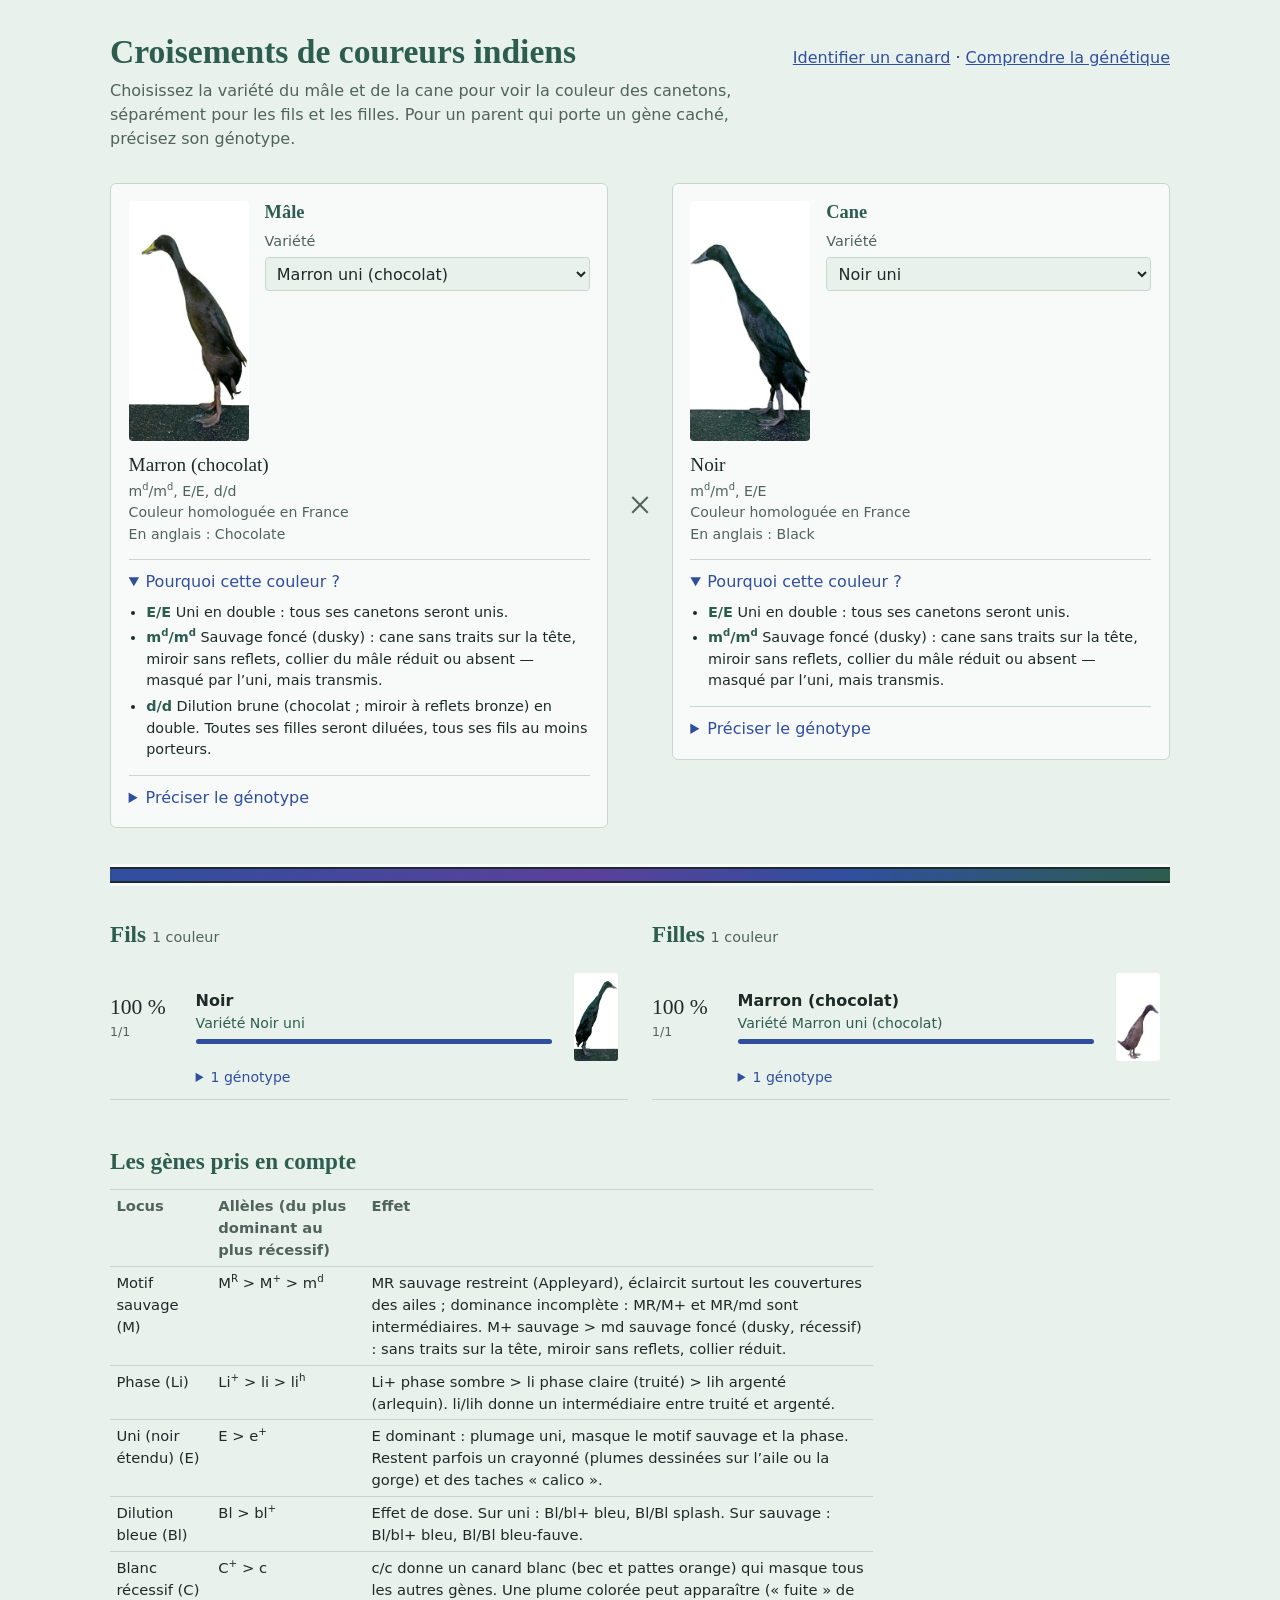
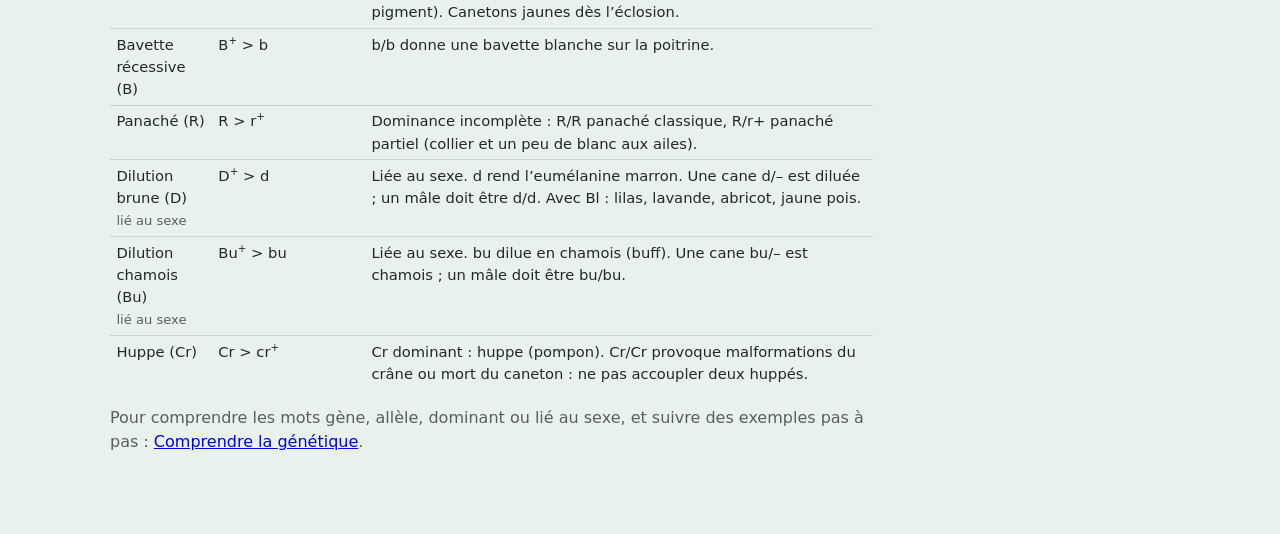
==== genetique-canards/index.html @ 2b8f4918 "tmp" ====
<!DOCTYPE html>
<html lang="fr">
<head>
<meta charset="utf-8">
<meta name="viewport" content="width=device-width, initial-scale=1">
<title>Croisements de coureurs indiens</title>
<link rel="stylesheet" href="style.css">
</head>
<body>
<main>
  <nav class="haut"><h1>Croisements de coureurs indiens</h1><span><a href="identifier.html">Identifier un canard</a> · <a href="aide.html">Comprendre la génétique</a></span></nav>
  <p class="intro">Choisissez la variété du mâle et de la cane pour voir la couleur des canetons, séparément pour les fils et les filles. Pour un parent qui porte un gène caché, précisez son génotype.</p>

  <div class="parents">
    <section class="parent" id="parent-M" aria-label="Mâle"></section>
    <div class="croix" aria-hidden="true">×</div>
    <section class="parent" id="parent-F" aria-label="Cane"></section>
  </div>

  <div class="miroir" role="presentation"></div>

  <div class="resultats">
    <section class="colonne" id="res-M"></section>
    <section class="colonne" id="res-F"></section>
  </div>

  <section class="aide">
    <h2>Les gènes pris en compte</h2>
    <table id="table-loci"></table>
    <p>Pour comprendre les mots gène, allèle, dominant ou lié au sexe, et suivre des exemples pas à pas : <a href="aide.html">Comprendre la génétique</a>.</p>
  </section>
</main>

<script src="donnees.js"></script>
<script src="moteur.js"></script>
<script>
'use strict';
const M = window.MOTEUR_CANARD;
const { LOCI, VARIETES } = window.DONNEES_CANARD;
const SEXES = { M: { titre: 'Mâle', enfants: 'Fils' }, F: { titre: 'Cane', enfants: 'Filles' } };
const STATUTS = { verifier: 'Génotype à confirmer' };
const MAX_LIGNES = 40;

const etat = {
  M: { variete: 'marron', geno: null, pourquoi: true },
  F: { variete: 'noir', geno: null, pourquoi: true }
};

/* ---------- affichage des allèles ---------- */
function fmtAllele(a) {
  if (a === '–' || a === '-') return '–';
  if (a.endsWith('+')) return a.slice(0, -1) + '<sup>+</sup>';
  if (a === 'MR') return 'M<sup>R</sup>';
  if (a === 'md') return 'm<sup>d</sup>';
  if (a === 'lih') return 'li<sup>h</sup>';
  return a;
}
function fmtPaire(p) { return p.length === 1 ? fmtAllele(p[0]) + '/–' : p.map(fmtAllele).join('/'); }
function fmtGeno(geno) {
  const parts = LOCI.filter(l => !geno[l.id].every(a => a.endsWith('+')))
    .map(l => fmtPaire(geno[l.id]));
  return parts.length ? parts.join(', ') : 'sauvage partout';
}
function fmtPct(p) {
  const v = p * 100;
  return (Number.isInteger(v) ? v : v.toFixed(v < 1 ? 2 : 1).replace('.', ',')) + ' %';
}
function esc(s) { return String(s).replace(/[&<>"]/g, c => ({ '&': '&amp;', '<': '&lt;', '>': '&gt;', '"': '&quot;' }[c])); }

function imageDe(v, sexe) {
  if (!v) return null;
  return v.img[sexe] || v.img[sexe === 'M' ? 'F' : 'M'] || null;
}
function photoHTML(v, sexe, classe) {
  const src = imageDe(v, sexe);
  if (src) return `<img class="${classe}" src="img/${esc(src)}" alt="${esc(v.nom)}" onerror="this.replaceWith(Object.assign(document.createElement('div'),{className:'${classe} photo-vide',textContent:'?'}))">`;
  return `<div class="${classe} photo-vide" aria-hidden="true">?</div>`;
}

/* ---------- options de génotype par locus ---------- */
function optionsLocus(l, sexe) {
  if (l.z && sexe === 'F') return l.alleles.map(a => [a]);
  const res = [];
  for (let i = 0; i < l.alleles.length; i++)
    for (let j = i; j < l.alleles.length; j++) res.push([l.alleles[i], l.alleles[j]]);
  return res;
}

/* ---------- parents ---------- */
function rendreParent(sexe) {
  const e = etat[sexe];
  const el = document.getElementById('parent-' + sexe);
  const ph = M.phenotype(e.geno, sexe);
  const vReconnue = M.varieteDe(e.geno, sexe);
  const vChoisie = VARIETES.find(v => v.id === e.variete) || null;
  const v = vChoisie || vReconnue;
  const opt = x => `<option value="${x.id}"${x.id === e.variete ? ' selected' : ''}>${esc(x.nom)}</option>`;
  const options = `<optgroup label="Homologuées en France">${VARIETES.filter(x => x.homologuee).map(opt).join('')}</optgroup>`
    + `<optgroup label="Autres couleurs">${VARIETES.filter(x => !x.homologuee).map(opt).join('')}</optgroup>`;
  const lignesLoci = LOCI.map(l => {
    const cur = e.geno[l.id].join('/');
    const opts = optionsLocus(l, sexe).map(p => {
      const k = p.join('/');
      const txt = p.length === 1 ? p[0] + '/–' : k;
      return `<option value="${k}"${k === cur ? ' selected' : ''}>${esc(txt)}</option>`;
    }).join('');
    return `<span title="${esc(l.aide)}">${esc(l.nom)} (${l.id})</span>
            <select data-locus="${l.id}" aria-label="${esc(l.nom)}" title="${esc(l.aide)}">${opts}</select>`;
  }).join('');
  const statut = vChoisie && STATUTS[vChoisie.statut] ? `<div class="statut">${STATUTS[vChoisie.statut]}</div>` : '';
  const homol = v && v.homologuee ? '<div class="geno">Couleur homologuée en France</div>' : '';
  const anglais = v && v.en ? `<div class="geno">En anglais : ${esc(v.en)}</div>` : '';
  const note = vChoisie && vChoisie.note ? `<div class="note-var">${esc(vChoisie.note)}</div>` : '';
  const explications = M.expliquer(e.geno, sexe).map(x =>
    `<li>${x.geno ? `<code>${fmtPaire(e.geno[x.locus])}</code> ` : ''}${esc(x.texte)}</li>`).join('');
  const porteurs = M.porteurs(e.geno);
  el.innerHTML = `
    <div class="parent-tete">
      ${photoHTML(v, sexe, 'photo')}
      <div>
        <h3>${SEXES[sexe].titre}</h3>
        <label class="choix" for="var-${sexe}">Variété</label>
        <select id="var-${sexe}">
          ${e.variete ? '' : '<option value="" selected>Génotype personnalisé</option>'}
          ${options}
        </select>
      </div>
    </div>
    <div class="pheno">${esc(ph.nom)}</div>
    <div class="geno">${fmtGeno(e.geno)}${porteurs.length ? ' — porte ' + porteurs.map(fmtAllele).join(', ') : ''}</div>
    ${!vChoisie && vReconnue ? `<div class="geno">Ressemble à : ${esc(vReconnue.nom)}</div>` : ''}
    ${homol}
    ${anglais}
    ${statut}
    ${note}
    <details class="pourquoi"${e.pourquoi ? ' open' : ''}>
      <summary>Pourquoi cette couleur ?</summary>
      <ul>${explications}</ul>
    </details>
    <details class="avance"${e.ouvert ? ' open' : ''}>
      <summary>Préciser le génotype</summary>
      <div class="loci">${lignesLoci}</div>
    </details>`;

  el.querySelector('#var-' + sexe).addEventListener('change', ev => {
    if (!ev.target.value) return;
    choisirVariete(sexe, ev.target.value);
  });
  el.querySelector('details.avance').addEventListener('toggle', ev => { e.ouvert = ev.target.open; });
  el.querySelector('details.pourquoi').addEventListener('toggle', ev => { e.pourquoi = ev.target.open; });
  el.querySelectorAll('select[data-locus]').forEach(s => s.addEventListener('change', ev => {
    const loc = ev.target.dataset.locus;
    e.geno = Object.assign({}, e.geno, { [loc]: ev.target.value.split('/') });
    e.variete = '';
    rendreParent(sexe);
    rendreResultats();
    document.querySelector(`#parent-${sexe} select[data-locus="${loc}"]`).focus();
  }));
}

function choisirVariete(sexe, id) {
  const v = VARIETES.find(x => x.id === id);
  etat[sexe].variete = id;
  etat[sexe].geno = M.lireGeno(v.geno, sexe);
  rendreParent(sexe);
  rendreResultats();
}

function prendreCommeParent(sexe, geno) {
  etat[sexe].geno = geno;
  etat[sexe].variete = '';
  rendreParent(sexe);
  rendreResultats();
  document.getElementById('parent-' + sexe).scrollIntoView({ behavior: matchMedia('(prefers-reduced-motion: reduce)').matches ? 'auto' : 'smooth', block: 'start' });
}

/* ---------- résultats ---------- */
const genosAffiches = { M: [], F: [] };

function rendreResultats() {
  for (const sexe of ['M', 'F']) {
    const res = M.resultat(etat.M.geno, etat.F.geno, sexe);
    const el = document.getElementById('res-' + sexe);
    genosAffiches[sexe] = [];
    const items = res.map(gr => {
      const v = gr.variete;
      const lignes = gr.genotypes.slice(0, MAX_LIGNES).map(x => {
        const idx = genosAffiches[sexe].push(x.geno) - 1;
        return `<tr>
          <td class="n">${fmtPct(x.p)}</td>
          <td>${fmtGeno(x.geno)}</td>
          <td>${x.porteurs.length ? x.porteurs.map(fmtAllele).join(', ') : '—'}</td>
          <td><button class="prendre" data-sexe="${sexe}" data-idx="${idx}">Prendre comme ${sexe === 'M' ? 'mâle' : 'cane'}</button></td>
        </tr>`;
      }).join('');
      const reste = gr.genotypes.length - MAX_LIGNES;
      const n = gr.genotypes.length;
      return `<li class="groupe">
        <div class="ligne">
          <div class="pct">${fmtPct(gr.p)}<span class="frac">${M.fraction(gr.p)}</span></div>
          <div>
            <span class="nom">${esc(gr.phenotype.nom)}</span>
            ${v ? `<span class="var">Variété ${esc(v.nom)}</span>` : ''}
            <div class="barre"><i style="width:${(gr.p * 100).toFixed(2)}%"></i></div>
          </div>
          ${v && imageDe(v, sexe) ? photoHTML(v, sexe, 'vignette') : '<span></span>'}
        </div>
        <details>
          <summary>${n} génotype${n > 1 ? 's' : ''}</summary>
          <table>
            <thead><tr><th>Part</th><th>Génotype (gènes non sauvages)</th><th>Porte</th><th></th></tr></thead>
            <tbody>${lignes}</tbody>
          </table>
          ${reste > 0 ? `<p class="note">${reste} autres génotypes non affichés.</p>` : ''}
        </details>
      </li>`;
    }).join('');
    el.innerHTML = `<h2>${SEXES[sexe].enfants} <small>${res.length} couleur${res.length > 1 ? 's' : ''}</small></h2>
      <ol class="groupes">${items}</ol>`;
  }
}

document.querySelector('.resultats').addEventListener('click', ev => {
  const b = ev.target.closest('button.prendre');
  if (!b) return;
  prendreCommeParent(b.dataset.sexe, genosAffiches[b.dataset.sexe][+b.dataset.idx]);
});

/* ---------- table d'aide ---------- */
document.getElementById('table-loci').innerHTML =
  '<thead><tr><th>Locus</th><th>Allèles (du plus dominant au plus récessif)</th><th>Effet</th></tr></thead><tbody>' +
  LOCI.map(l => `<tr><td>${esc(l.nom)} (${l.id})${l.z ? '<br><span class="note">lié au sexe</span>' : ''}</td>
    <td>${l.alleles.map(fmtAllele).join(' &gt; ')}</td><td>${esc(l.aide)}</td></tr>`).join('') + '</tbody>';

/* ---------- démarrage ---------- */
// index.html?M=noir&F=bleu : variétés choisies depuis la page d'identification.
try {
  const p = new URLSearchParams(location.search);
  for (const s of ['M', 'F']) if (VARIETES.some(v => v.id === p.get(s))) etat[s].variete = p.get(s);
} catch (e) { /* ignoré */ }
for (const s of ['M', 'F']) etat[s].geno = M.lireGeno(VARIETES.find(v => v.id === etat[s].variete).geno, s);
rendreParent('M');
rendreParent('F');
rendreResultats();
</script>
</body>
</html>
---- genetique-canards/style.css ----
:root {
  --fond: #e9f1ed;          /* œuf de cane */
  --surface: #f7faf8;
  --encre: #1e2a27;
  --encre-douce: #51625c;
  --vert: #2d5d4f;          /* tête de colvert */
  --miroir: #2f4f9e;        /* miroir de l'aile */
  --miroir-2: #5b3f9a;
  --bec: #c97d12;           /* bec et pattes */
  --trait: #c9d6d0;
  --serif: "Iowan Old Style", "Palatino Linotype", Palatino, "URW Palladio L", P052, Georgia, serif;
  --sans: Cantarell, "Noto Sans", "Segoe UI", system-ui, sans-serif;
  color-scheme: light;
}
@media (prefers-color-scheme: dark) {
  :root {
    --fond: #17221e; --surface: #1f2d28; --encre: #e2ebe6; --encre-douce: #a3b4ad;
    --vert: #8fc2ae; --miroir: #8aa2ec; --miroir-2: #b39ae6; --bec: #e5a74a; --trait: #33463f;
    color-scheme: dark;
  }
}
* { box-sizing: border-box; }
body {
  margin: 0; background: var(--fond); color: var(--encre);
  font: 16px/1.5 var(--sans);
}
main { max-width: 1100px; margin: 0 auto; padding: 2rem 1.25rem 4rem; }
h1, h2, h3 { font-family: var(--serif); color: var(--vert); font-weight: 600; line-height: 1.2; }
h1 { font-size: 2.1rem; margin: 0 0 .4rem; }
h2 { font-size: 1.45rem; margin: 0 0 .8rem; }
h3 { font-size: 1.15rem; margin: 0; }
.intro { max-width: 62ch; color: var(--encre-douce); margin: 0 0 2rem; }
sup { font-size: .7em; line-height: 0; }
:focus-visible { outline: 3px solid var(--bec); outline-offset: 2px; }

/* Parents */
.parents { display: grid; grid-template-columns: minmax(0, 1fr) auto minmax(0, 1fr); gap: 1.25rem; align-items: start; }
.croix { font-family: var(--serif); font-size: 2.6rem; color: var(--encre-douce); align-self: center; }
.parent { background: var(--surface); border: 1px solid var(--trait); border-radius: 6px; padding: 1.1rem; }
.parent-tete { display: flex; gap: 1rem; align-items: flex-start; }
.parent-tete > div { flex: 1; min-width: 0; }
.parent-tete select { width: 100%; }
/* Les coureurs sont debout : cadre en hauteur, image jamais rognée (contain). */
.photo { height: 240px; width: auto; max-width: 170px; flex: none; border-radius: 4px; object-fit: contain; object-position: center bottom; }
div.photo { width: 120px; height: 240px; background: var(--fond); }
.photo-vide { display: grid; place-items: center; font-family: var(--serif); font-size: 2.4rem; color: var(--trait); border: 1px dashed var(--trait); }
label.choix { display: block; font-size: .9rem; color: var(--encre-douce); margin: .5rem 0 .25rem; }
select { font: inherit; color: var(--encre); background: var(--fond); border: 1px solid var(--trait); border-radius: 4px; padding: .35rem .45rem; max-width: 100%; }
.pheno { font-family: var(--serif); font-size: 1.2rem; margin: .6rem 0 .1rem; }
.geno { font-size: .88rem; color: var(--encre-douce); overflow-wrap: anywhere; }
.statut { font-size: .82rem; color: var(--bec); margin-top: .3rem; }
details.avance { margin-top: .9rem; border-top: 1px solid var(--trait); padding-top: .6rem; }
details summary { cursor: pointer; color: var(--miroir); }
.loci { display: grid; grid-template-columns: auto 1fr; gap: .35rem .75rem; align-items: center; margin-top: .7rem; font-size: .92rem; }
.loci span { color: var(--encre-douce); }

/* Le miroir de l'aile */
.miroir {
  height: 22px; margin: 2.2rem 0; border-radius: 2px;
  background:
    linear-gradient(var(--surface), var(--surface)) top / 100% 3px no-repeat,
    linear-gradient(var(--encre), var(--encre)) 0 3px / 100% 2px no-repeat,
    linear-gradient(var(--encre), var(--encre)) 0 calc(100% - 3px) / 100% 2px no-repeat,
    linear-gradient(var(--surface), var(--surface)) bottom / 100% 3px no-repeat,
    linear-gradient(100deg, var(--miroir), var(--miroir-2) 45%, var(--miroir) 70%, var(--vert));
}

/* Résultats */
.resultats { display: grid; grid-template-columns: minmax(0, 1fr) minmax(0, 1fr); gap: 1.5rem; }
.colonne h2 small { font-family: var(--sans); font-size: .9rem; color: var(--encre-douce); font-weight: 400; }
ol.groupes { list-style: none; margin: 0; padding: 0; }
.groupe { padding: .7rem 0; border-bottom: 1px solid var(--trait); }
.ligne { display: grid; grid-template-columns: 4.6rem 1fr 64px; gap: .75rem; align-items: center; }
.pct { font-family: var(--serif); font-size: 1.35rem; font-variant-numeric: tabular-nums; }
.frac { display: block; font-family: var(--sans); font-size: .78rem; color: var(--encre-douce); }
.nom { font-weight: 600; }
.var { display: block; font-size: .88rem; color: var(--vert); }
.barre { height: 5px; margin-top: .35rem; background: var(--trait); border-radius: 3px; overflow: hidden; }
.barre i { display: block; height: 100%; background: var(--miroir); }
.vignette { height: 88px; width: auto; max-width: 64px; justify-self: center; object-fit: contain; object-position: center bottom; border-radius: 3px; }
div.vignette { width: 48px; }
.groupe details { margin: .4rem 0 0 5.35rem; font-size: .88rem; }
table { border-collapse: collapse; width: 100%; margin-top: .4rem; }
td, th { text-align: left; padding: .3rem .4rem; border-top: 1px solid var(--trait); vertical-align: top; }
th { font-weight: 600; color: var(--encre-douce); }
td.n { font-variant-numeric: tabular-nums; white-space: nowrap; }
button.prendre { font: inherit; font-size: .82rem; color: var(--miroir); background: none; border: 1px solid var(--trait); border-radius: 4px; padding: .15rem .45rem; cursor: pointer; white-space: nowrap; }
button.prendre:hover { border-color: var(--miroir); }
.note { font-size: .82rem; color: var(--encre-douce); }

/* Aide */
section.aide { margin-top: 3rem; max-width: 75ch; }
section.aide table { font-size: .92rem; }
section.aide p { color: var(--encre-douce); }

@media (max-width: 760px) {
  .parents, .resultats { grid-template-columns: 1fr; }
  .croix { justify-self: center; font-size: 2rem; }
  .photo { height: 180px; max-width: 120px; }
  div.photo { width: 88px; height: 180px; }
  .groupe details { margin-left: 0; }
}

/* Explications */
.pourquoi { margin-top: .9rem; border-top: 1px solid var(--trait); padding-top: .6rem; }
.pourquoi ul { margin: .5rem 0 0; padding-left: 1.1rem; font-size: .9rem; }
.pourquoi li { margin: .25rem 0; }
.pourquoi code, .aide-page code { font-family: inherit; font-weight: 600; color: var(--vert); }
.note-var { font-size: .85rem; color: var(--encre-douce); margin-top: .3rem; }
nav.haut { display: flex; justify-content: space-between; align-items: baseline; gap: 1rem; flex-wrap: wrap; }
nav.haut a, .aide-page a { color: var(--miroir); }
.aide-page section { max-width: 75ch; margin-bottom: 2.2rem; }
.aide-page h2 { margin-top: 0; }
.aide-page dl { margin: 0; }
.aide-page dt { font-weight: 600; margin-top: .8rem; }
.aide-page dd { margin: .15rem 0 0 0; color: var(--encre-douce); }
.aide-page .exemple { background: var(--surface); border: 1px solid var(--trait); border-radius: 6px; padding: .8rem 1rem; margin: .8rem 0; }
.aide-page .exemple p { margin: .3rem 0; color: var(--encre); }
.aide-page table { font-size: .9rem; }
.aide-page .large { overflow-x: auto; max-width: none; }
.ordre { counter-reset: n; list-style: none; padding: 0; }
.ordre li { counter-increment: n; margin: .45rem 0; padding-left: 2rem; position: relative; }
.ordre li::before { content: counter(n); position: absolute; left: 0; top: 0; width: 1.4rem; height: 1.4rem; border-radius: 50%; background: var(--miroir); color: var(--surface); font-size: .8rem; display: grid; place-items: center; }
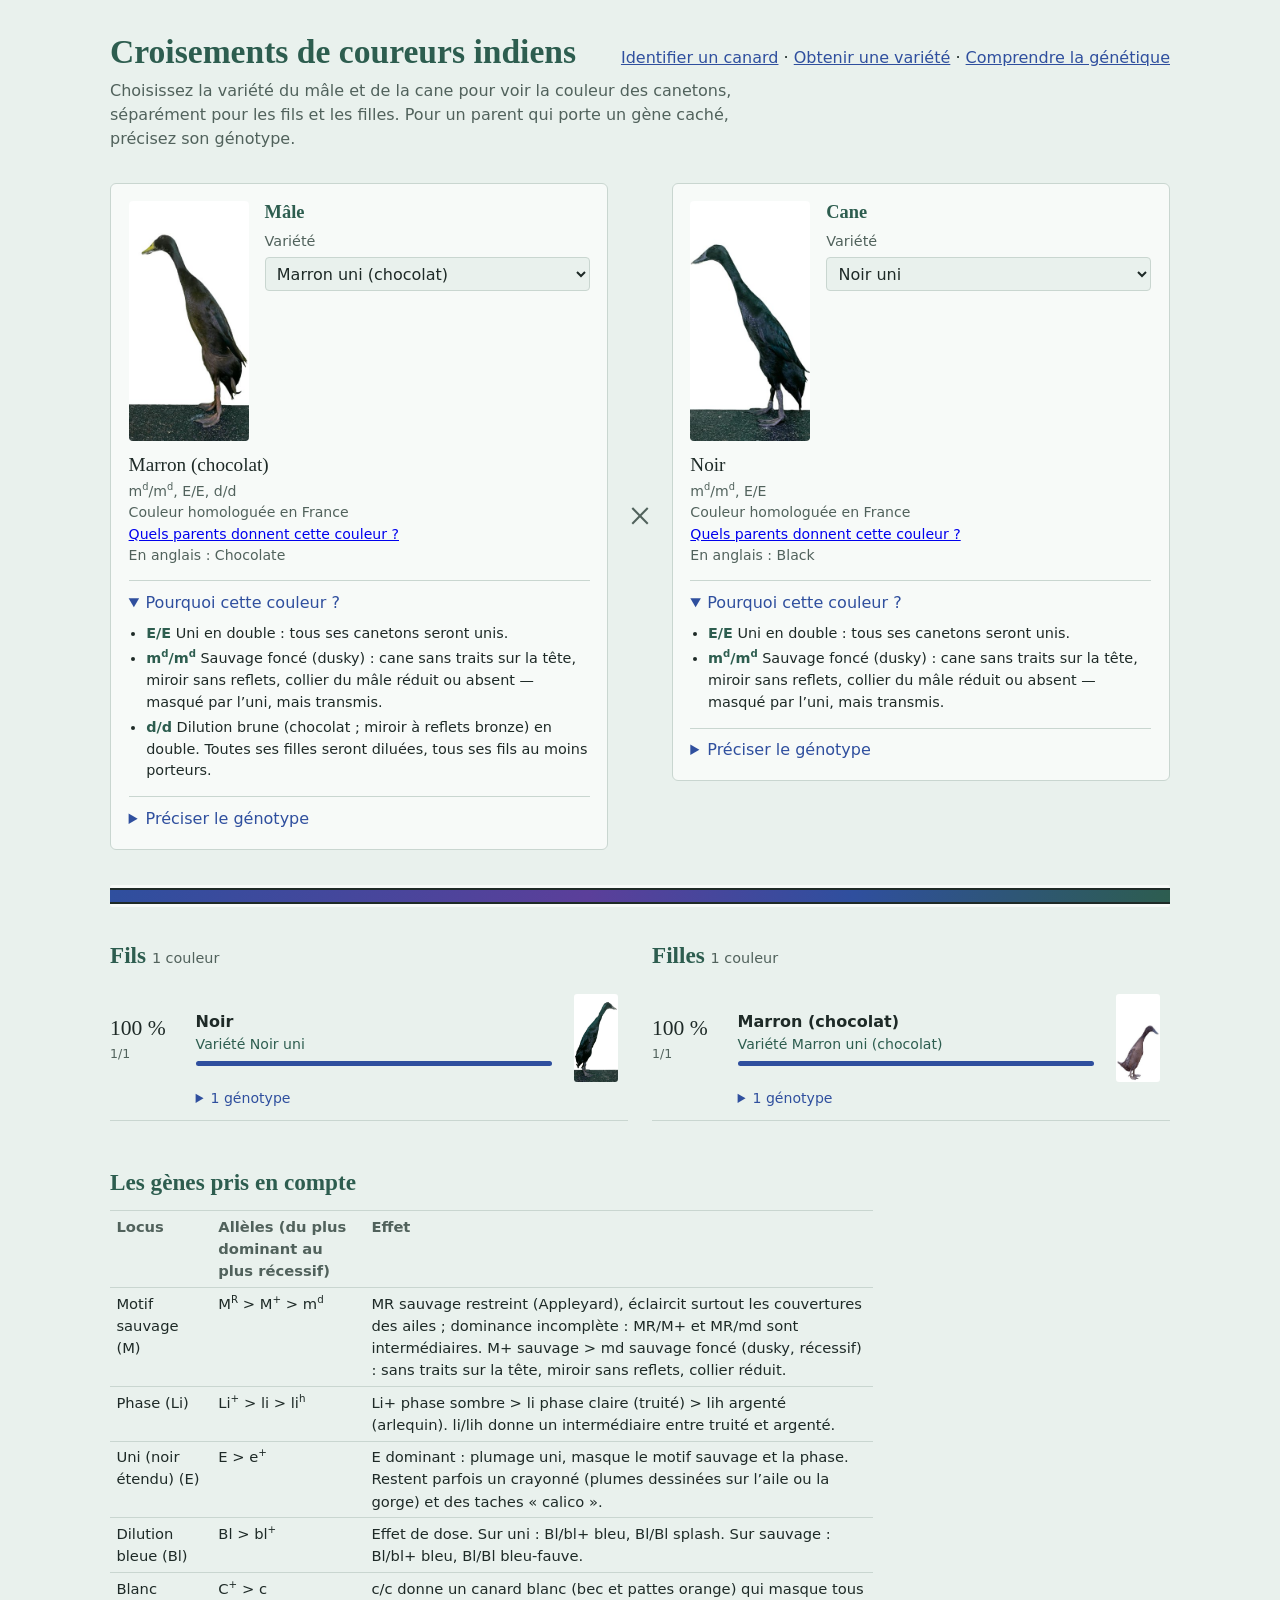
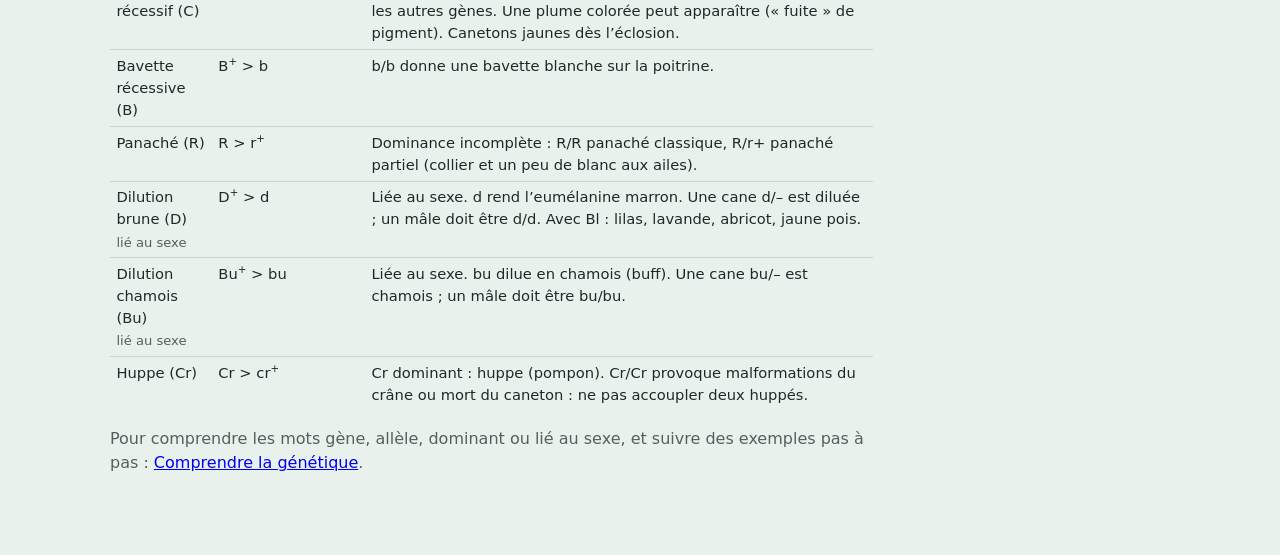
==== commit 4a636565: "genetique-canards : page « Obtenir une variété » Pour une couleur choisie, chez les fils, les filles" ====
--- a/genetique-canards/index.html
+++ b/genetique-canards/index.html
@@ -8,7 +8,7 @@
 </head>
 <body>
 <main>
-  <nav class="haut"><h1>Croisements de coureurs indiens</h1><span><a href="identifier.html">Identifier un canard</a> · <a href="aide.html">Comprendre la génétique</a></span></nav>
+  <nav class="haut"><h1>Croisements de coureurs indiens</h1><span><a href="identifier.html">Identifier un canard</a> · <a href="origines.html">Obtenir une variété</a> · <a href="aide.html">Comprendre la génétique</a></span></nav>
   <p class="intro">Choisissez la variété du mâle et de la cane pour voir la couleur des canetons, séparément pour les fils et les filles. Pour un parent qui porte un gène caché, précisez son génotype.</p>
 
   <div class="parents">
@@ -108,7 +108,8 @@
             <select data-locus="${l.id}" aria-label="${esc(l.nom)}" title="${esc(l.aide)}">${opts}</select>`;
   }).join('');
   const statut = vChoisie && STATUTS[vChoisie.statut] ? `<div class="statut">${STATUTS[vChoisie.statut]}</div>` : '';
-  const homol = v && v.homologuee ? '<div class="geno">Couleur homologuée en France</div>' : '';
+  const homol = (v && v.homologuee ? '<div class="geno">Couleur homologuée en France</div>' : '')
+    + (v ? `<div class="geno"><a href="origines.html?v=${encodeURIComponent(v.id)}">Quels parents donnent cette couleur ?</a></div>` : '');
   const anglais = v && v.en ? `<div class="geno">En anglais : ${esc(v.en)}</div>` : '';
   const note = vChoisie && vChoisie.note ? `<div class="note-var">${esc(vChoisie.note)}</div>` : '';
   const explications = M.expliquer(e.geno, sexe).map(x =>
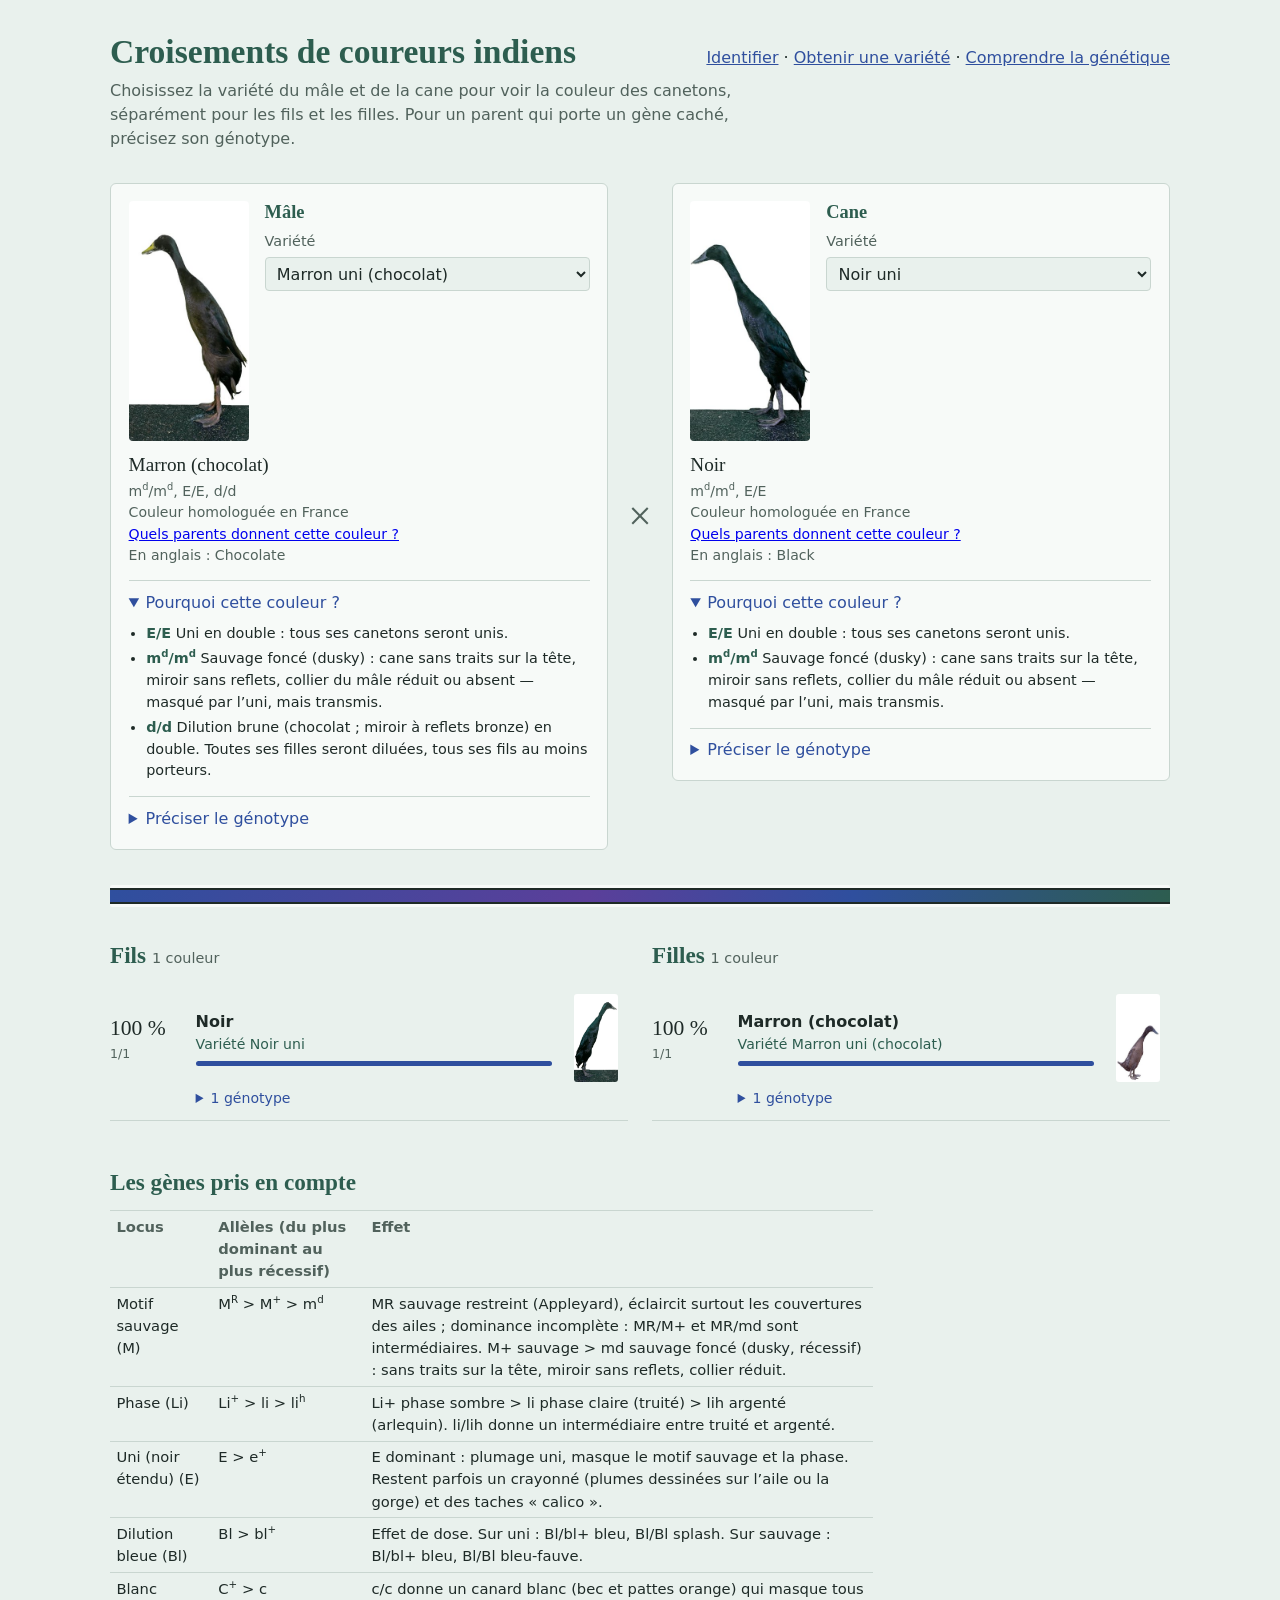
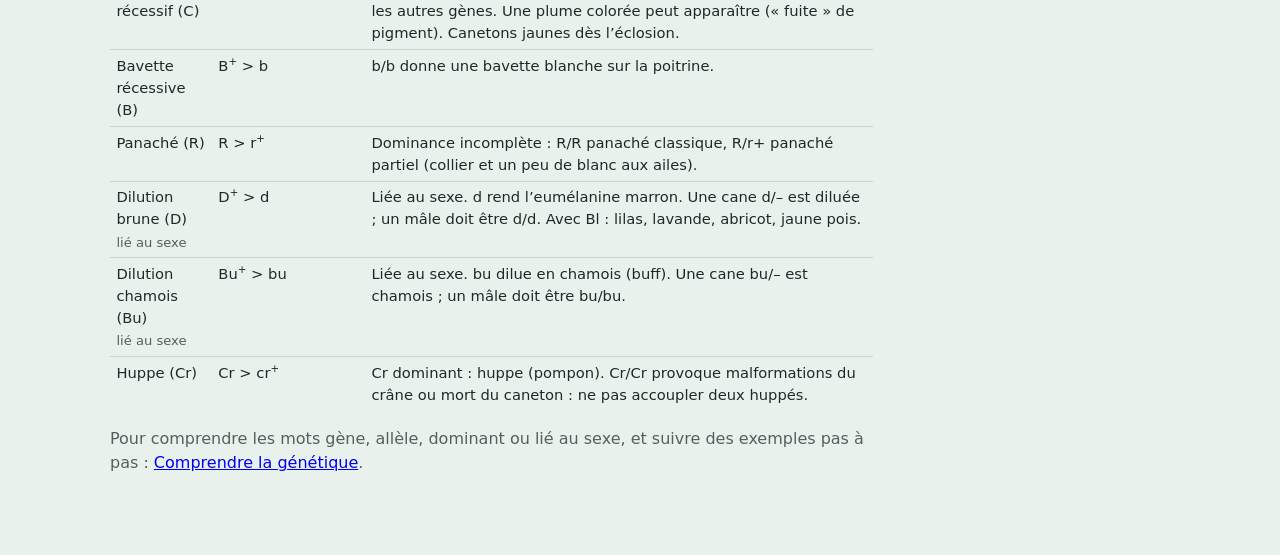
==== commit f467a400: "nav" ====
--- a/genetique-canards/index.html
+++ b/genetique-canards/index.html
@@ -8,7 +8,7 @@
 </head>
 <body>
 <main>
-  <nav class="haut"><h1>Croisements de coureurs indiens</h1><span><a href="identifier.html">Identifier un canard</a> · <a href="origines.html">Obtenir une variété</a> · <a href="aide.html">Comprendre la génétique</a></span></nav>
+  <nav class="haut"><h1>Croisements de coureurs indiens</h1><span><a href="identifier.html">Identifier</a> · <a href="origines.html">Obtenir une variété</a> · <a href="aide.html">Comprendre la génétique</a></span></nav>
   <p class="intro">Choisissez la variété du mâle et de la cane pour voir la couleur des canetons, séparément pour les fils et les filles. Pour un parent qui porte un gène caché, précisez son génotype.</p>
 
   <div class="parents">
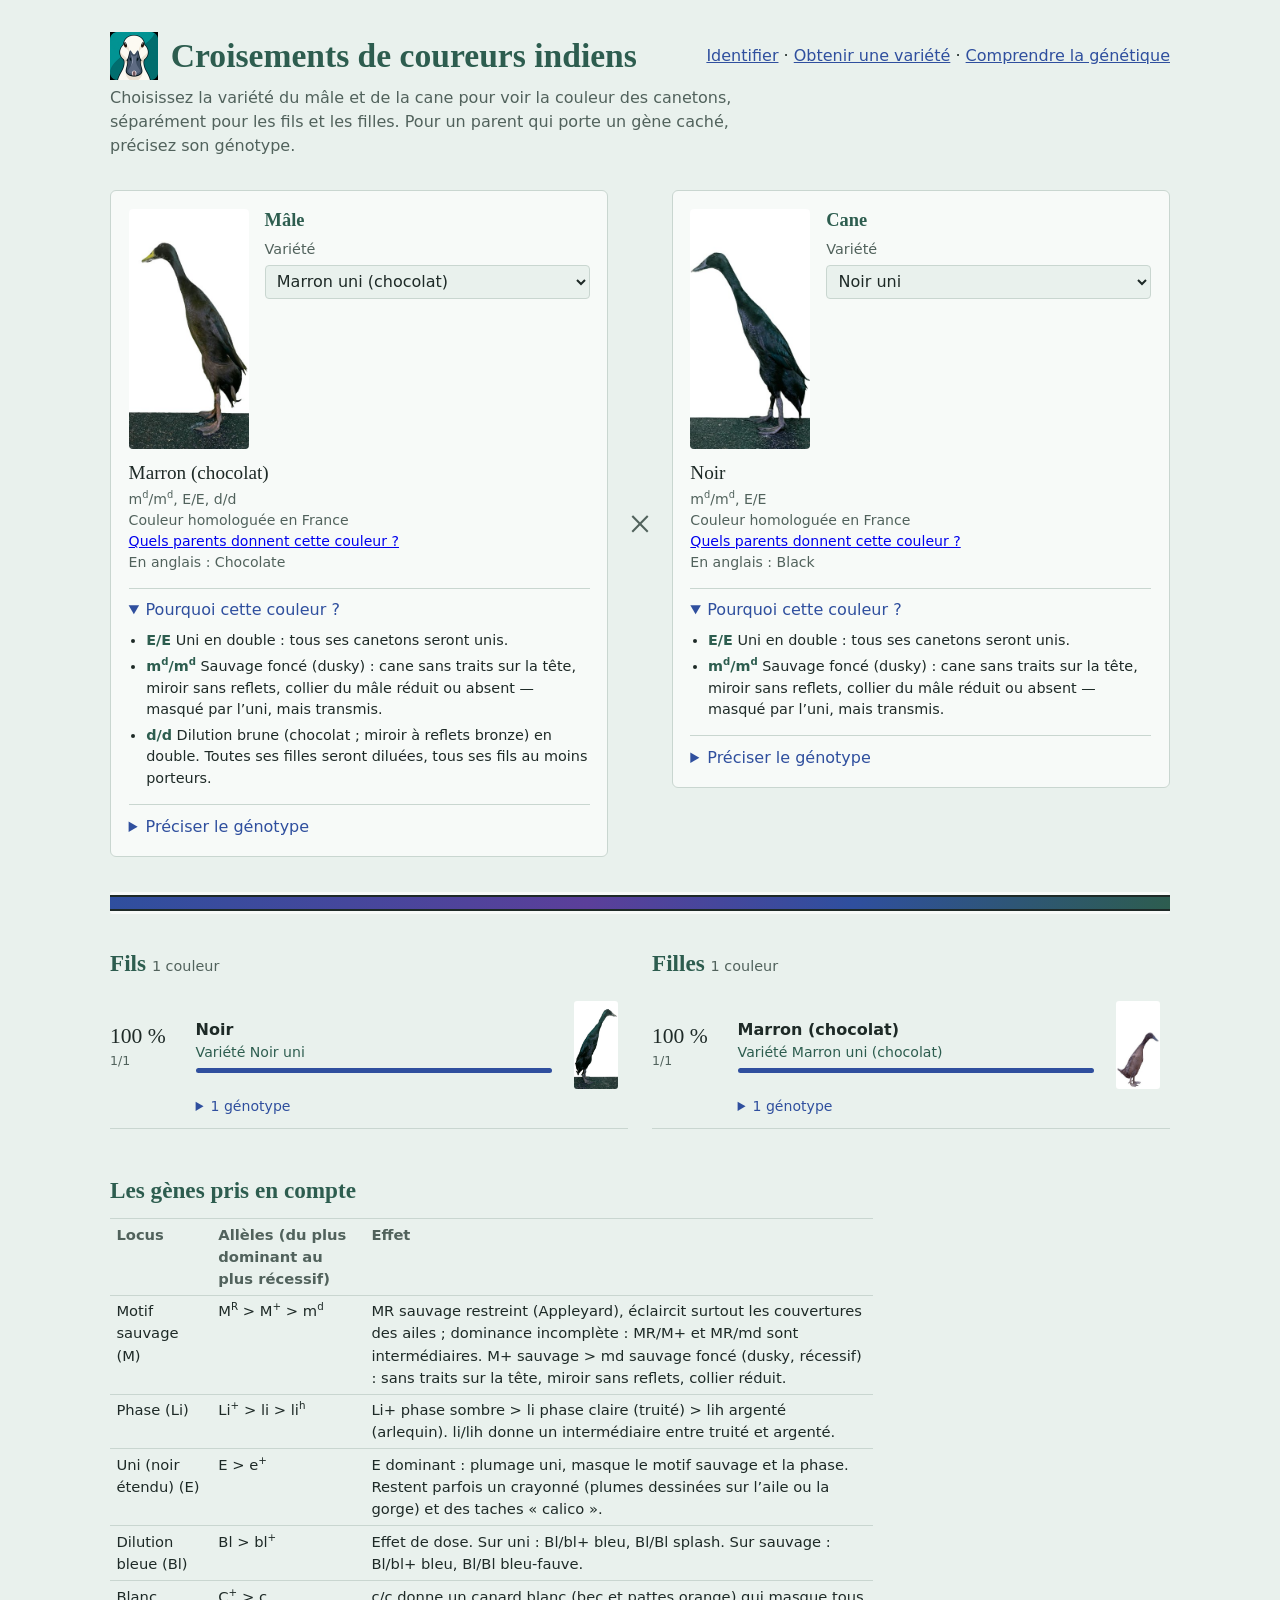
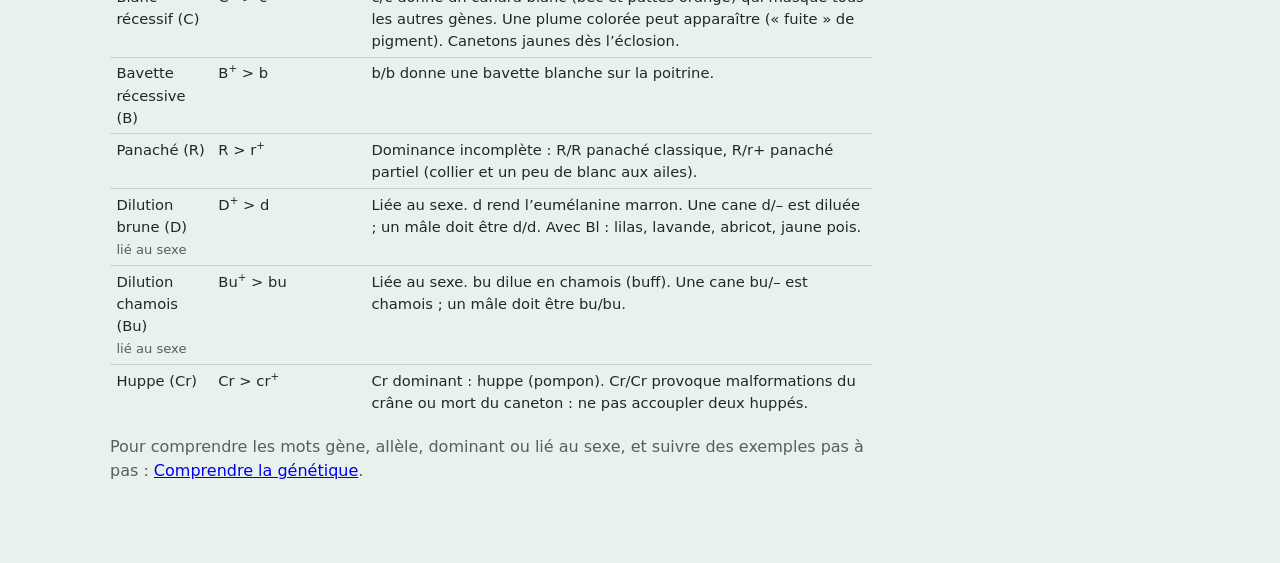
==== commit 94bb67e9: "ico" ====
--- a/genetique-canards/index.html
+++ b/genetique-canards/index.html
@@ -4,11 +4,13 @@
 <meta charset="utf-8">
 <meta name="viewport" content="width=device-width, initial-scale=1">
 <title>Croisements de coureurs indiens</title>
+<link rel="icon" type="image/png" sizes="32x32" href="favicon-32.png">
+<link rel="apple-touch-icon" href="apple-touch-icon.png">
 <link rel="stylesheet" href="style.css">
 </head>
 <body>
 <main>
-  <nav class="haut"><h1>Croisements de coureurs indiens</h1><span><a href="identifier.html">Identifier</a> · <a href="origines.html">Obtenir une variété</a> · <a href="aide.html">Comprendre la génétique</a></span></nav>
+  <nav class="haut"><h1 class="titre"><a class="logo" href="index.html" title="Accueil : croiser"><img src="icone.png" alt="" width="48" height="48"></a>Croisements de coureurs indiens</h1><span><a href="identifier.html">Identifier</a> · <a href="origines.html">Obtenir une variété</a> · <a href="aide.html">Comprendre la génétique</a></span></nav>
   <p class="intro">Choisissez la variété du mâle et de la cane pour voir la couleur des canetons, séparément pour les fils et les filles. Pour un parent qui porte un gène caché, précisez son génotype.</p>
 
   <div class="parents">
--- a/genetique-canards/style.css
+++ b/genetique-canards/style.css
@@ -107,7 +107,14 @@
 .pourquoi li { margin: .25rem 0; }
 .pourquoi code, .aide-page code { font-family: inherit; font-weight: 600; color: var(--vert); }
 .note-var { font-size: .85rem; color: var(--encre-douce); margin-top: .3rem; }
-nav.haut { display: flex; justify-content: space-between; align-items: baseline; gap: 1rem; flex-wrap: wrap; }
+nav.haut { display: flex; justify-content: space-between; align-items: center; gap: .5rem 1rem; flex-wrap: wrap; margin-bottom: .4rem; }
+h1.titre { display: flex; align-items: center; gap: .8rem; margin: 0; }
+a.logo { flex: none; display: block; line-height: 0; border-radius: 12px; }
+a.logo img { width: 48px; height: 48px; display: block; }
+@media (max-width: 760px) {
+  h1.titre { font-size: 1.6rem; gap: .6rem; }
+  a.logo img { width: 40px; height: 40px; }
+}
 nav.haut a, .aide-page a { color: var(--miroir); }
 .aide-page section { max-width: 75ch; margin-bottom: 2.2rem; }
 .aide-page h2 { margin-top: 0; }
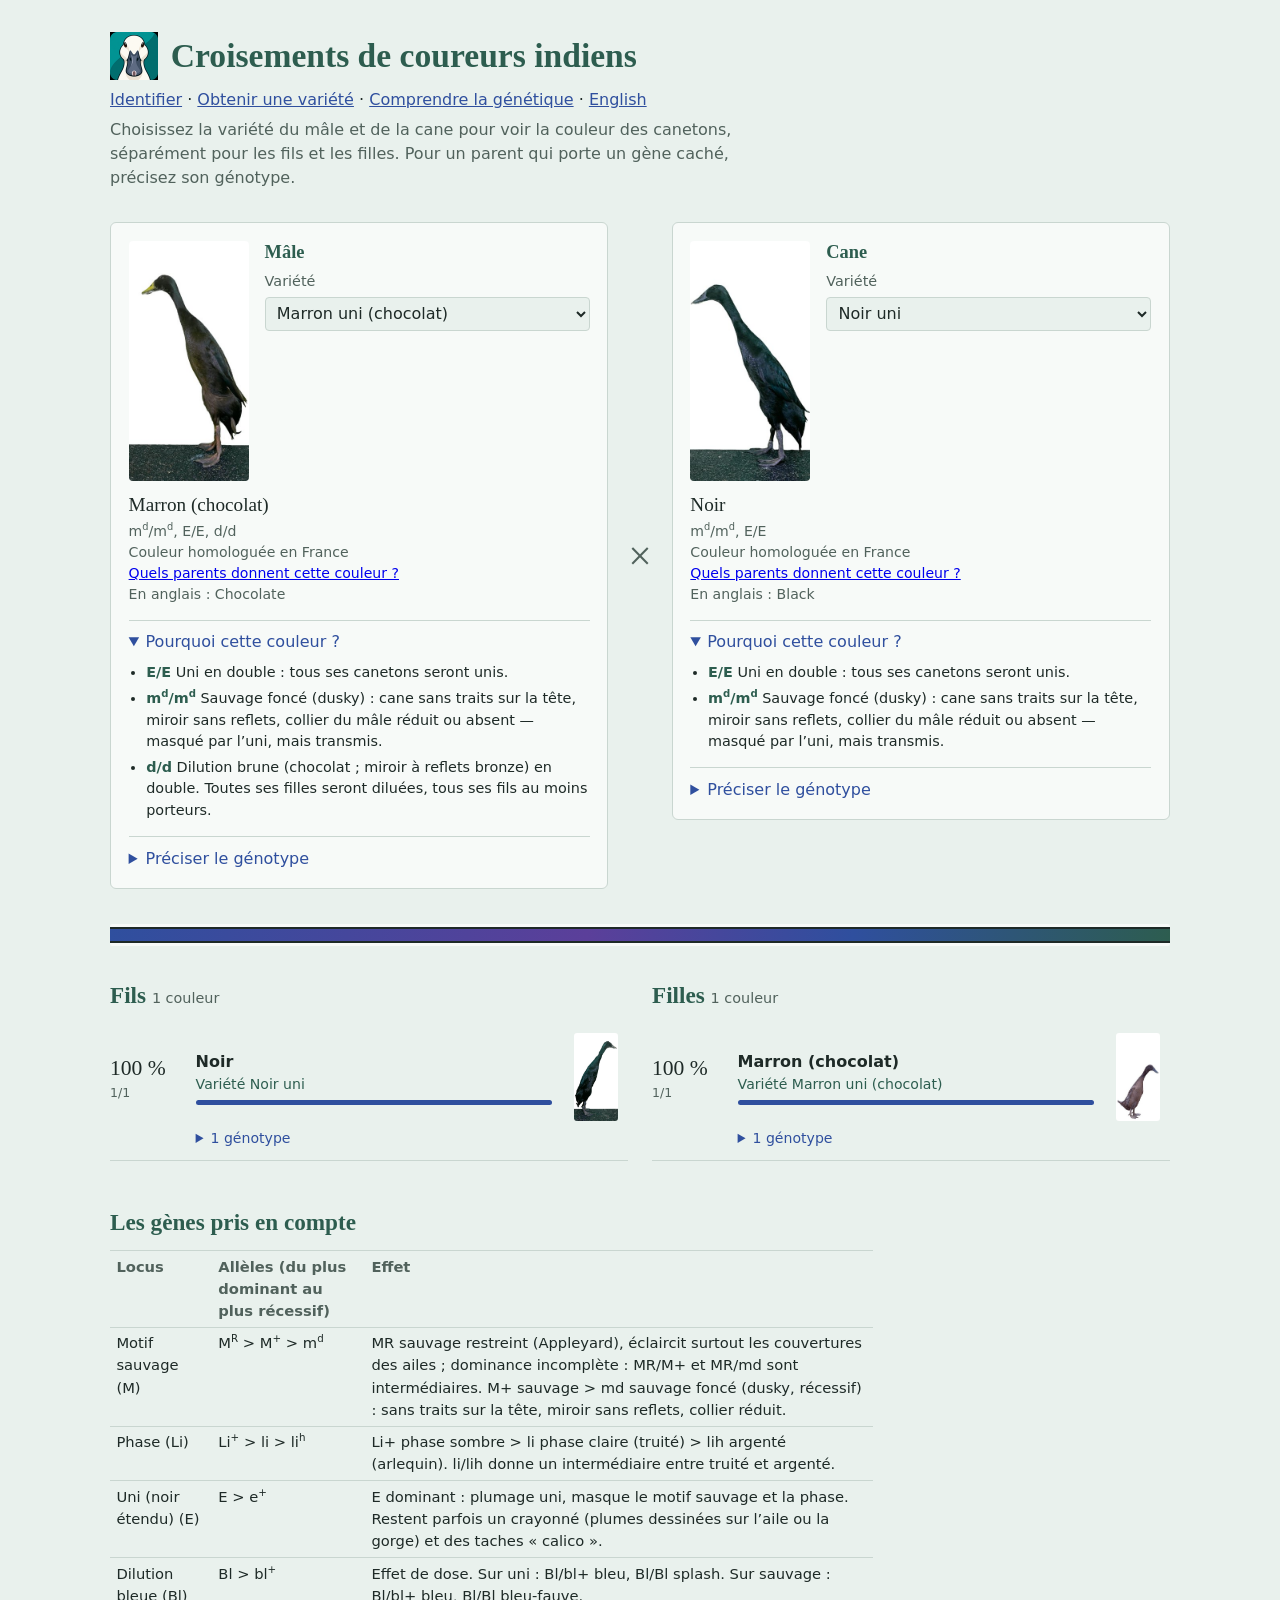
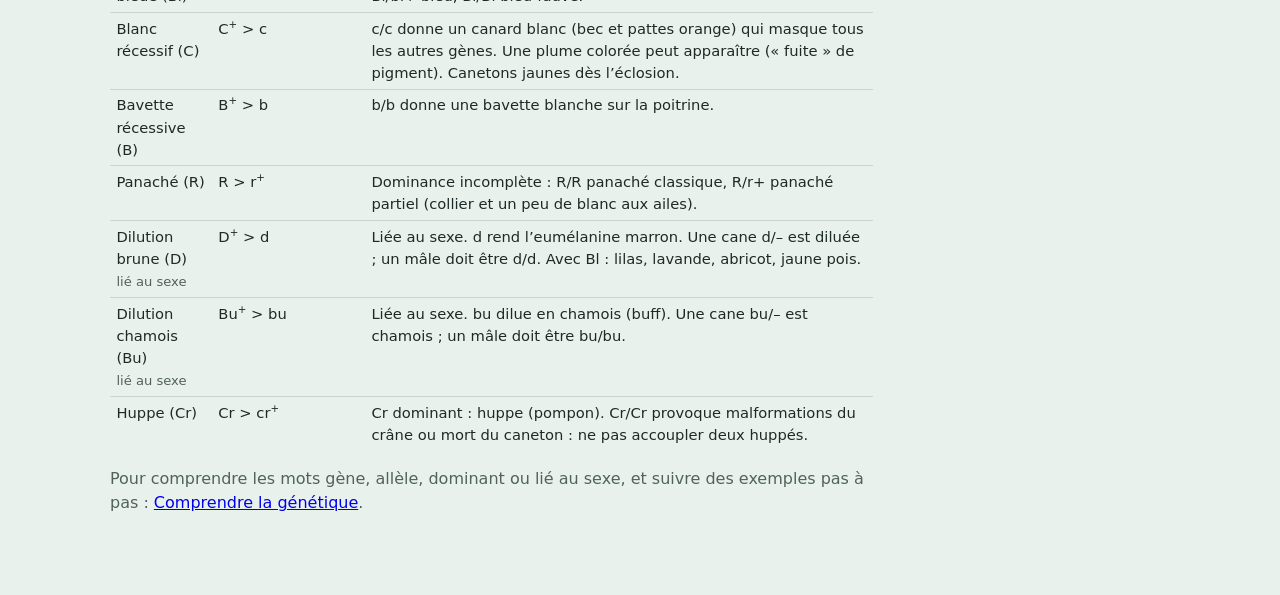
==== commit df76ccdc: "en" ====
--- a/genetique-canards/index.html
+++ b/genetique-canards/index.html
@@ -7,10 +7,11 @@
 <link rel="icon" type="image/png" sizes="32x32" href="favicon-32.png">
 <link rel="apple-touch-icon" href="apple-touch-icon.png">
 <link rel="stylesheet" href="style.css">
+<link rel="alternate" hreflang="en" href="en/index.html">
 </head>
 <body>
 <main>
-  <nav class="haut"><h1 class="titre"><a class="logo" href="index.html" title="Accueil : croiser"><img src="icone.png" alt="" width="48" height="48"></a>Croisements de coureurs indiens</h1><span><a href="identifier.html">Identifier</a> · <a href="origines.html">Obtenir une variété</a> · <a href="aide.html">Comprendre la génétique</a></span></nav>
+  <nav class="haut"><h1 class="titre"><a class="logo" href="index.html" title="Accueil : croiser"><img src="icone.png" alt="" width="48" height="48"></a>Croisements de coureurs indiens</h1><span><a href="identifier.html">Identifier</a> · <a href="origines.html">Obtenir une variété</a> · <a href="aide.html">Comprendre la génétique</a> · <a href="en/index.html" hreflang="en" lang="en" data-langue>English</a></span></nav>
   <p class="intro">Choisissez la variété du mâle et de la cane pour voir la couleur des canetons, séparément pour les fils et les filles. Pour un parent qui porte un gène caché, précisez son génotype.</p>
 
   <div class="parents">
@@ -35,216 +36,7 @@
 
 <script src="donnees.js"></script>
 <script src="moteur.js"></script>
-<script>
-'use strict';
-const M = window.MOTEUR_CANARD;
-const { LOCI, VARIETES } = window.DONNEES_CANARD;
-const SEXES = { M: { titre: 'Mâle', enfants: 'Fils' }, F: { titre: 'Cane', enfants: 'Filles' } };
-const STATUTS = { verifier: 'Génotype à confirmer' };
-const MAX_LIGNES = 40;
-
-const etat = {
-  M: { variete: 'marron', geno: null, pourquoi: true },
-  F: { variete: 'noir', geno: null, pourquoi: true }
-};
-
-/* ---------- affichage des allèles ---------- */
-function fmtAllele(a) {
-  if (a === '–' || a === '-') return '–';
-  if (a.endsWith('+')) return a.slice(0, -1) + '<sup>+</sup>';
-  if (a === 'MR') return 'M<sup>R</sup>';
-  if (a === 'md') return 'm<sup>d</sup>';
-  if (a === 'lih') return 'li<sup>h</sup>';
-  return a;
-}
-function fmtPaire(p) { return p.length === 1 ? fmtAllele(p[0]) + '/–' : p.map(fmtAllele).join('/'); }
-function fmtGeno(geno) {
-  const parts = LOCI.filter(l => !geno[l.id].every(a => a.endsWith('+')))
-    .map(l => fmtPaire(geno[l.id]));
-  return parts.length ? parts.join(', ') : 'sauvage partout';
-}
-function fmtPct(p) {
-  const v = p * 100;
-  return (Number.isInteger(v) ? v : v.toFixed(v < 1 ? 2 : 1).replace('.', ',')) + ' %';
-}
-function esc(s) { return String(s).replace(/[&<>"]/g, c => ({ '&': '&amp;', '<': '&lt;', '>': '&gt;', '"': '&quot;' }[c])); }
-
-function imageDe(v, sexe) {
-  if (!v) return null;
-  return v.img[sexe] || v.img[sexe === 'M' ? 'F' : 'M'] || null;
-}
-function photoHTML(v, sexe, classe) {
-  const src = imageDe(v, sexe);
-  if (src) return `<img class="${classe}" src="img/${esc(src)}" alt="${esc(v.nom)}" onerror="this.replaceWith(Object.assign(document.createElement('div'),{className:'${classe} photo-vide',textContent:'?'}))">`;
-  return `<div class="${classe} photo-vide" aria-hidden="true">?</div>`;
-}
-
-/* ---------- options de génotype par locus ---------- */
-function optionsLocus(l, sexe) {
-  if (l.z && sexe === 'F') return l.alleles.map(a => [a]);
-  const res = [];
-  for (let i = 0; i < l.alleles.length; i++)
-    for (let j = i; j < l.alleles.length; j++) res.push([l.alleles[i], l.alleles[j]]);
-  return res;
-}
-
-/* ---------- parents ---------- */
-function rendreParent(sexe) {
-  const e = etat[sexe];
-  const el = document.getElementById('parent-' + sexe);
-  const ph = M.phenotype(e.geno, sexe);
-  const vReconnue = M.varieteDe(e.geno, sexe);
-  const vChoisie = VARIETES.find(v => v.id === e.variete) || null;
-  const v = vChoisie || vReconnue;
-  const opt = x => `<option value="${x.id}"${x.id === e.variete ? ' selected' : ''}>${esc(x.nom)}</option>`;
-  const options = `<optgroup label="Homologuées en France">${VARIETES.filter(x => x.homologuee).map(opt).join('')}</optgroup>`
-    + `<optgroup label="Autres couleurs">${VARIETES.filter(x => !x.homologuee).map(opt).join('')}</optgroup>`;
-  const lignesLoci = LOCI.map(l => {
-    const cur = e.geno[l.id].join('/');
-    const opts = optionsLocus(l, sexe).map(p => {
-      const k = p.join('/');
-      const txt = p.length === 1 ? p[0] + '/–' : k;
-      return `<option value="${k}"${k === cur ? ' selected' : ''}>${esc(txt)}</option>`;
-    }).join('');
-    return `<span title="${esc(l.aide)}">${esc(l.nom)} (${l.id})</span>
-            <select data-locus="${l.id}" aria-label="${esc(l.nom)}" title="${esc(l.aide)}">${opts}</select>`;
-  }).join('');
-  const statut = vChoisie && STATUTS[vChoisie.statut] ? `<div class="statut">${STATUTS[vChoisie.statut]}</div>` : '';
-  const homol = (v && v.homologuee ? '<div class="geno">Couleur homologuée en France</div>' : '')
-    + (v ? `<div class="geno"><a href="origines.html?v=${encodeURIComponent(v.id)}">Quels parents donnent cette couleur ?</a></div>` : '');
-  const anglais = v && v.en ? `<div class="geno">En anglais : ${esc(v.en)}</div>` : '';
-  const note = vChoisie && vChoisie.note ? `<div class="note-var">${esc(vChoisie.note)}</div>` : '';
-  const explications = M.expliquer(e.geno, sexe).map(x =>
-    `<li>${x.geno ? `<code>${fmtPaire(e.geno[x.locus])}</code> ` : ''}${esc(x.texte)}</li>`).join('');
-  const porteurs = M.porteurs(e.geno);
-  el.innerHTML = `
-    <div class="parent-tete">
-      ${photoHTML(v, sexe, 'photo')}
-      <div>
-        <h3>${SEXES[sexe].titre}</h3>
-        <label class="choix" for="var-${sexe}">Variété</label>
-        <select id="var-${sexe}">
-          ${e.variete ? '' : '<option value="" selected>Génotype personnalisé</option>'}
-          ${options}
-        </select>
-      </div>
-    </div>
-    <div class="pheno">${esc(ph.nom)}</div>
-    <div class="geno">${fmtGeno(e.geno)}${porteurs.length ? ' — porte ' + porteurs.map(fmtAllele).join(', ') : ''}</div>
-    ${!vChoisie && vReconnue ? `<div class="geno">Ressemble à : ${esc(vReconnue.nom)}</div>` : ''}
-    ${homol}
-    ${anglais}
-    ${statut}
-    ${note}
-    <details class="pourquoi"${e.pourquoi ? ' open' : ''}>
-      <summary>Pourquoi cette couleur ?</summary>
-      <ul>${explications}</ul>
-    </details>
-    <details class="avance"${e.ouvert ? ' open' : ''}>
-      <summary>Préciser le génotype</summary>
-      <div class="loci">${lignesLoci}</div>
-    </details>`;
-
-  el.querySelector('#var-' + sexe).addEventListener('change', ev => {
-    if (!ev.target.value) return;
-    choisirVariete(sexe, ev.target.value);
-  });
-  el.querySelector('details.avance').addEventListener('toggle', ev => { e.ouvert = ev.target.open; });
-  el.querySelector('details.pourquoi').addEventListener('toggle', ev => { e.pourquoi = ev.target.open; });
-  el.querySelectorAll('select[data-locus]').forEach(s => s.addEventListener('change', ev => {
-    const loc = ev.target.dataset.locus;
-    e.geno = Object.assign({}, e.geno, { [loc]: ev.target.value.split('/') });
-    e.variete = '';
-    rendreParent(sexe);
-    rendreResultats();
-    document.querySelector(`#parent-${sexe} select[data-locus="${loc}"]`).focus();
-  }));
-}
-
-function choisirVariete(sexe, id) {
-  const v = VARIETES.find(x => x.id === id);
-  etat[sexe].variete = id;
-  etat[sexe].geno = M.lireGeno(v.geno, sexe);
-  rendreParent(sexe);
-  rendreResultats();
-}
-
-function prendreCommeParent(sexe, geno) {
-  etat[sexe].geno = geno;
-  etat[sexe].variete = '';
-  rendreParent(sexe);
-  rendreResultats();
-  document.getElementById('parent-' + sexe).scrollIntoView({ behavior: matchMedia('(prefers-reduced-motion: reduce)').matches ? 'auto' : 'smooth', block: 'start' });
-}
-
-/* ---------- résultats ---------- */
-const genosAffiches = { M: [], F: [] };
-
-function rendreResultats() {
-  for (const sexe of ['M', 'F']) {
-    const res = M.resultat(etat.M.geno, etat.F.geno, sexe);
-    const el = document.getElementById('res-' + sexe);
-    genosAffiches[sexe] = [];
-    const items = res.map(gr => {
-      const v = gr.variete;
-      const lignes = gr.genotypes.slice(0, MAX_LIGNES).map(x => {
-        const idx = genosAffiches[sexe].push(x.geno) - 1;
-        return `<tr>
-          <td class="n">${fmtPct(x.p)}</td>
-          <td>${fmtGeno(x.geno)}</td>
-          <td>${x.porteurs.length ? x.porteurs.map(fmtAllele).join(', ') : '—'}</td>
-          <td><button class="prendre" data-sexe="${sexe}" data-idx="${idx}">Prendre comme ${sexe === 'M' ? 'mâle' : 'cane'}</button></td>
-        </tr>`;
-      }).join('');
-      const reste = gr.genotypes.length - MAX_LIGNES;
-      const n = gr.genotypes.length;
-      return `<li class="groupe">
-        <div class="ligne">
-          <div class="pct">${fmtPct(gr.p)}<span class="frac">${M.fraction(gr.p)}</span></div>
-          <div>
-            <span class="nom">${esc(gr.phenotype.nom)}</span>
-            ${v ? `<span class="var">Variété ${esc(v.nom)}</span>` : ''}
-            <div class="barre"><i style="width:${(gr.p * 100).toFixed(2)}%"></i></div>
-          </div>
-          ${v && imageDe(v, sexe) ? photoHTML(v, sexe, 'vignette') : '<span></span>'}
-        </div>
-        <details>
-          <summary>${n} génotype${n > 1 ? 's' : ''}</summary>
-          <table>
-            <thead><tr><th>Part</th><th>Génotype (gènes non sauvages)</th><th>Porte</th><th></th></tr></thead>
-            <tbody>${lignes}</tbody>
-          </table>
-          ${reste > 0 ? `<p class="note">${reste} autres génotypes non affichés.</p>` : ''}
-        </details>
-      </li>`;
-    }).join('');
-    el.innerHTML = `<h2>${SEXES[sexe].enfants} <small>${res.length} couleur${res.length > 1 ? 's' : ''}</small></h2>
-      <ol class="groupes">${items}</ol>`;
-  }
-}
-
-document.querySelector('.resultats').addEventListener('click', ev => {
-  const b = ev.target.closest('button.prendre');
-  if (!b) return;
-  prendreCommeParent(b.dataset.sexe, genosAffiches[b.dataset.sexe][+b.dataset.idx]);
-});
-
-/* ---------- table d'aide ---------- */
-document.getElementById('table-loci').innerHTML =
-  '<thead><tr><th>Locus</th><th>Allèles (du plus dominant au plus récessif)</th><th>Effet</th></tr></thead><tbody>' +
-  LOCI.map(l => `<tr><td>${esc(l.nom)} (${l.id})${l.z ? '<br><span class="note">lié au sexe</span>' : ''}</td>
-    <td>${l.alleles.map(fmtAllele).join(' &gt; ')}</td><td>${esc(l.aide)}</td></tr>`).join('') + '</tbody>';
-
-/* ---------- démarrage ---------- */
-// index.html?M=noir&F=bleu : variétés choisies depuis la page d'identification.
-try {
-  const p = new URLSearchParams(location.search);
-  for (const s of ['M', 'F']) if (VARIETES.some(v => v.id === p.get(s))) etat[s].variete = p.get(s);
-} catch (e) { /* ignoré */ }
-for (const s of ['M', 'F']) etat[s].geno = M.lireGeno(VARIETES.find(v => v.id === etat[s].variete).geno, s);
-rendreParent('M');
-rendreParent('F');
-rendreResultats();
-</script>
+<script src="commun.js"></script>
+<script src="page-calculateur.js"></script>
 </body>
 </html>
